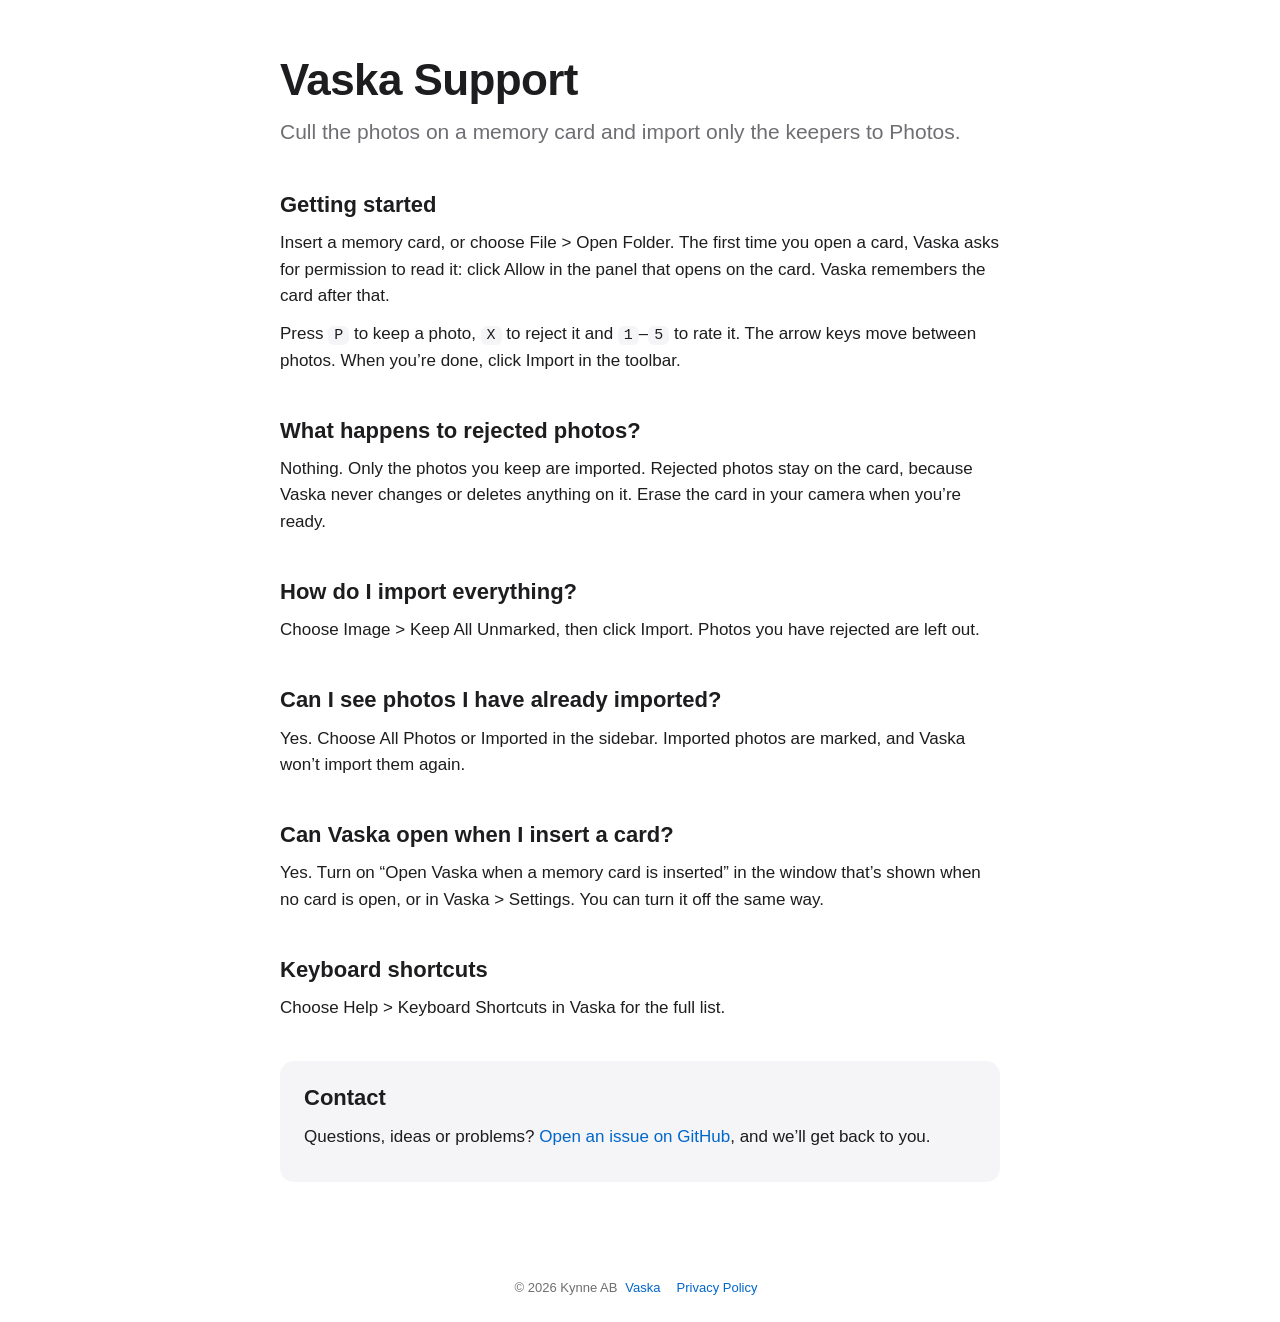
==== support.html @ 3ff25831 "Webbplats, support och integritetspolicy för Vaska" ====
<!DOCTYPE html>
<html lang="en">
<head>
<meta charset="utf-8">
<meta name="viewport" content="width=device-width, initial-scale=1">
<title>Vaska – Support</title>
<link rel="icon" href="icon.png">
<link rel="stylesheet" href="style.css">
</head>
<body>
<main>
  <h1>Vaska Support</h1>
  <p class="lead">Cull the photos on a memory card and import only the keepers to Photos.</p>

  <h2>Getting started</h2>
  <p>Insert a memory card, or choose File &gt; Open Folder. The first time you open a card, Vaska asks for permission to read it: click Allow in the panel that opens on the card. Vaska remembers the card after that.</p>
  <p>Press <kbd>P</kbd> to keep a photo, <kbd>X</kbd> to reject it and <kbd>1</kbd>–<kbd>5</kbd> to rate it. The arrow keys move between photos. When you’re done, click Import in the toolbar.</p>

  <h2>What happens to rejected photos?</h2>
  <p>Nothing. Only the photos you keep are imported. Rejected photos stay on the card, because Vaska never changes or deletes anything on it. Erase the card in your camera when you’re ready.</p>

  <h2>How do I import everything?</h2>
  <p>Choose Image &gt; Keep All Unmarked, then click Import. Photos you have rejected are left out.</p>

  <h2>Can I see photos I have already imported?</h2>
  <p>Yes. Choose All Photos or Imported in the sidebar. Imported photos are marked, and Vaska won’t import them again.</p>

  <h2>Can Vaska open when I insert a card?</h2>
  <p>Yes. Turn on “Open Vaska when a memory card is inserted” in the window that’s shown when no card is open, or in Vaska &gt; Settings. You can turn it off the same way.</p>

  <h2>Keyboard shortcuts</h2>
  <p>Choose Help &gt; Keyboard Shortcuts in Vaska for the full list.</p>

  <div class="box">
    <h2 style="margin-top:0">Contact</h2>
    <p>Questions, ideas or problems? <a href="https://github.com/Cristofer82/vaska/issues/new">Open an issue on GitHub</a>, and we’ll get back to you.</p>
  </div>
</main>
<footer>© 2026 Kynne AB<a href="index.html">Vaska</a><a href="privacy.html">Privacy Policy</a></footer>
</body>
</html>
---- style.css ----
:root { color-scheme: light dark; --text: #1d1d1f; --secondary: #6e6e73; --background: #ffffff; --box: #f5f5f7; --link: #0066cc; }
@media (prefers-color-scheme: dark) { :root { --text: #f5f5f7; --secondary: #a1a1a6; --background: #000000; --box: #1d1d1f; --link: #2997ff; } }
body { margin: 0; background: var(--background); color: var(--text); font: 17px/1.55 -apple-system, BlinkMacSystemFont, "SF Pro Text", "Helvetica Neue", sans-serif; }
a { color: var(--link); text-decoration: none; }
a:hover { text-decoration: underline; }
main { max-width: 720px; margin: 0 auto; padding: 56px 24px 72px; }
h1 { font-size: 44px; line-height: 1.08; margin: 0 0 12px; letter-spacing: -0.6px; }
h2 { font-size: 22px; margin: 40px 0 8px; }
p, li { margin: 0 0 12px; }
.lead { font-size: 21px; color: var(--secondary); margin-bottom: 28px; }
.updated { color: var(--secondary); margin: 0 0 32px; }
.hero { text-align: center; }
.hero img.icon { width: 128px; height: 128px; }
.shot { width: 100%; max-width: 1100px; display: block; margin: 40px auto 8px; border-radius: 12px; }
.wide { max-width: 1100px; margin: 0 auto; padding: 0 24px; }
.features { display: grid; grid-template-columns: repeat(auto-fit, minmax(200px, 1fr)); gap: 16px; margin-top: 32px; }
.feature { background: var(--box); border-radius: 16px; padding: 20px; }
.feature h3 { margin: 0 0 6px; font-size: 17px; }
.feature p { margin: 0; color: var(--secondary); font-size: 15px; }
kbd { font: 15px ui-monospace, "SF Mono", Menlo, monospace; background: var(--box); border-radius: 6px; padding: 1px 6px; }
.box { background: var(--box); border-radius: 14px; padding: 20px 24px; margin-top: 40px; }
footer { text-align: center; color: var(--secondary); font-size: 13px; padding: 24px; }
footer a { margin: 0 8px; }
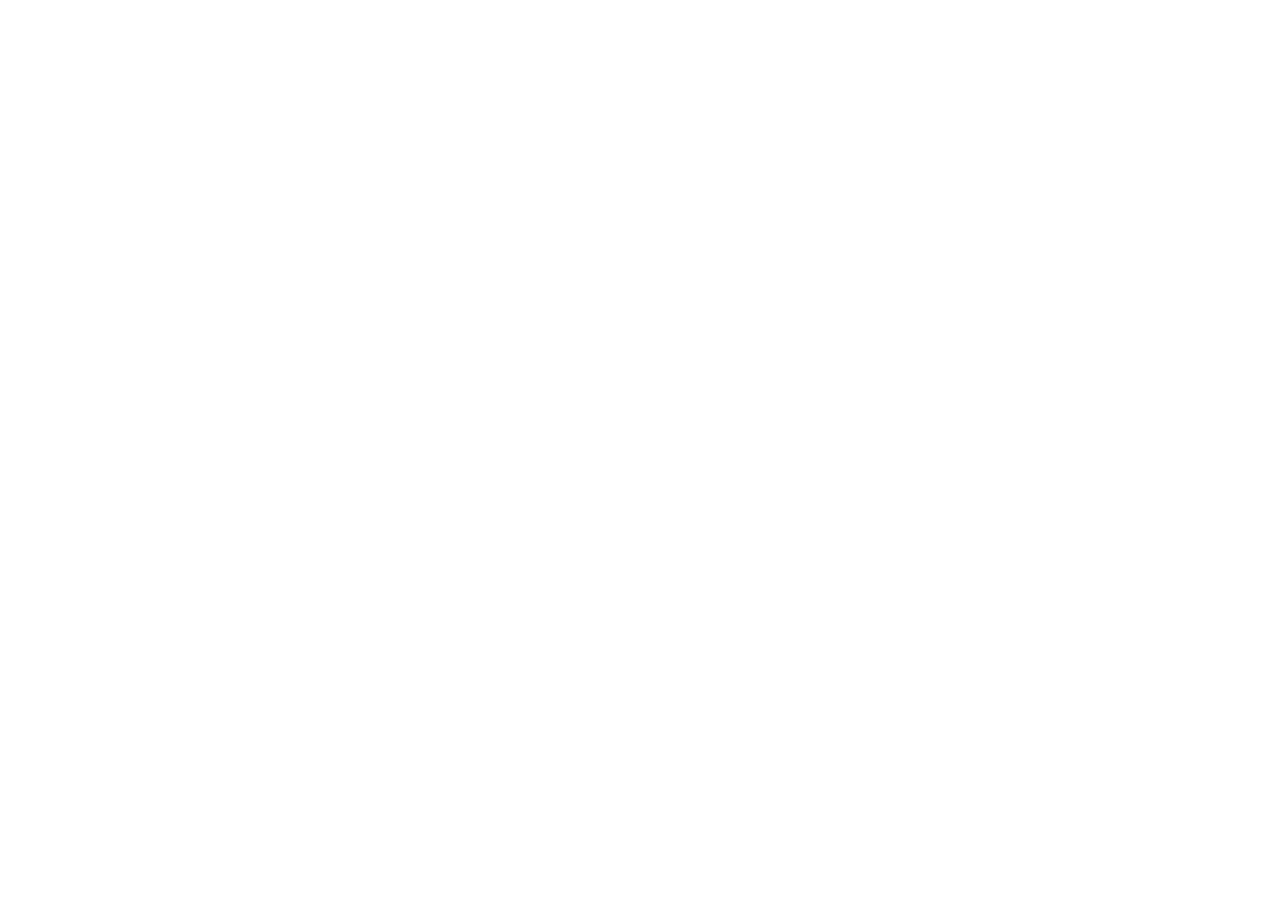
==== commit 0ec5cc8a: "Skicka vidare till kynne.se/vaska" ====
--- a/support.html
+++ b/support.html
@@ -3,39 +3,14 @@
 <head>
 <meta charset="utf-8">
 <meta name="viewport" content="width=device-width, initial-scale=1">
-<title>Vaska – Support</title>
-<link rel="icon" href="icon.png">
-<link rel="stylesheet" href="style.css">
+<title>Vaska has moved to kynne.se</title>
+<link rel="canonical" href="https://kynne.se/vaska/#support">
+<meta http-equiv="refresh" content="0; url=https://kynne.se/vaska/#support">
+<link rel="icon" href="https://kynne.se/vaska/icon.png">
+<script>location.replace("https://kynne.se/vaska/#support");</script>
+<style>body{font:16px/1.5 -apple-system,BlinkMacSystemFont,sans-serif;margin:15vh auto;max-width:32em;padding:0 16px;text-align:center}</style>
 </head>
 <body>
-<main>
-  <h1>Vaska Support</h1>
-  <p class="lead">Cull the photos on a memory card and import only the keepers to Photos.</p>
-
-  <h2>Getting started</h2>
-  <p>Insert a memory card, or choose File &gt; Open Folder. The first time you open a card, Vaska asks for permission to read it: click Allow in the panel that opens on the card. Vaska remembers the card after that.</p>
-  <p>Press <kbd>P</kbd> to keep a photo, <kbd>X</kbd> to reject it and <kbd>1</kbd>–<kbd>5</kbd> to rate it. The arrow keys move between photos. When you’re done, click Import in the toolbar.</p>
-
-  <h2>What happens to rejected photos?</h2>
-  <p>Nothing. Only the photos you keep are imported. Rejected photos stay on the card, because Vaska never changes or deletes anything on it. Erase the card in your camera when you’re ready.</p>
-
-  <h2>How do I import everything?</h2>
-  <p>Choose Image &gt; Keep All Unmarked, then click Import. Photos you have rejected are left out.</p>
-
-  <h2>Can I see photos I have already imported?</h2>
-  <p>Yes. Choose All Photos or Imported in the sidebar. Imported photos are marked, and Vaska won’t import them again.</p>
-
-  <h2>Can Vaska open when I insert a card?</h2>
-  <p>Yes. Turn on “Open Vaska when a memory card is inserted” in the window that’s shown when no card is open, or in Vaska &gt; Settings. You can turn it off the same way.</p>
-
-  <h2>Keyboard shortcuts</h2>
-  <p>Choose Help &gt; Keyboard Shortcuts in Vaska for the full list.</p>
-
-  <div class="box">
-    <h2 style="margin-top:0">Contact</h2>
-    <p>Questions, ideas or problems? <a href="https://github.com/Cristofer82/vaska/issues/new">Open an issue on GitHub</a>, and we’ll get back to you.</p>
-  </div>
-</main>
-<footer>© 2026 Kynne AB<a href="index.html">Vaska</a><a href="privacy.html">Privacy Policy</a></footer>
+<p>Vaska support has moved to <a href="https://kynne.se/vaska/#support">kynne.se/vaska</a>.</p>
 </body>
 </html>
